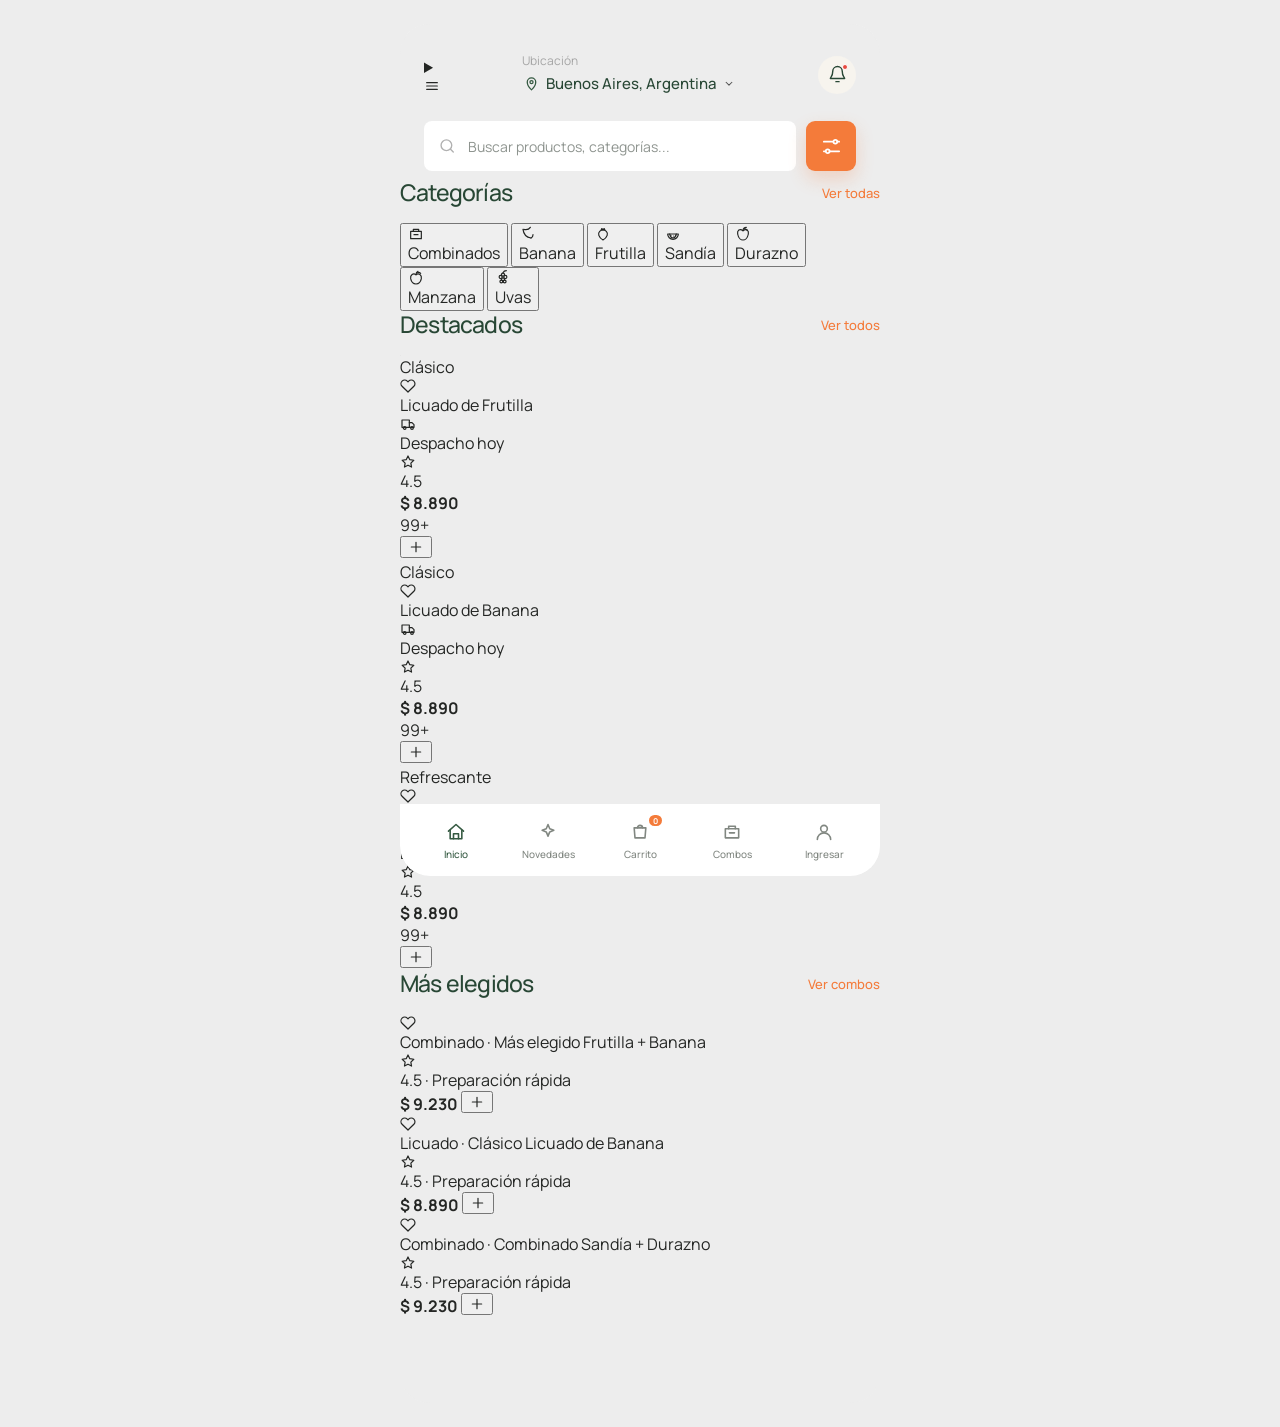
==== index.html @ a46e0204 "feat: rebuild Licuados Locos from ecommerce-v2 structure" ====
<!doctype html>
<html lang="es">
<head>
  <meta charset="utf-8" />
  <meta name="viewport" content="width=device-width, initial-scale=1, viewport-fit=cover" />
  <meta name="theme-color" content="#ededed" />
  <meta name="description" content="Licuados Locos — licuados frescos, simples y combinados." />
  <title>Licuados Locos</title>
  <link rel="preconnect" href="https://fonts.googleapis.com" />
  <link rel="preconnect" href="https://fonts.gstatic.com" crossorigin />
  <link href="https://fonts.googleapis.com/css2?family=Manrope:wght@400;500;600&display=swap" rel="stylesheet" />
  <link rel="stylesheet" href="css/base.css?v=20260920-1238" />
  <link rel="stylesheet" href="css/home.css?v=20260920-1238" />
</head>
<body class="home-page">
  <div class="app-shell">
    <header class="home-header">
      <div class="location-row">
        <details id="homeMenu" class="home-menu-native">
          <summary class="menu-button" aria-label="Abrir menú">
            <svg viewBox="0 0 24 24" aria-hidden="true">
              <path d="M4 7h16M4 12h16M4 17h16"/>
            </svg>
          </summary>

          <aside class="home-menu-panel" aria-labelledby="menuTitle">
            <div class="side-menu__top">
              <div>
                <span class="side-menu__eyebrow">LICUADOS LOCOS</span>
                <h2 id="menuTitle">Menú</h2>
              </div>
              <button id="closeMenuButton" class="side-menu__close" type="button" aria-label="Cerrar menú">×</button>
            </div>

            <nav class="side-menu__nav" aria-label="Menú de Licuados Locos">
              <a class="side-menu__primary-link" href="index.html">Inicio</a>

              <div class="side-menu__group side-menu__group--static">
                <div class="side-menu__group-title">Categorías</div>
                <div id="menuCategories" class="side-menu__subnav"></div>
              </div>

              <a class="side-menu__primary-link" href="seguimiento.html">Rastreá tu compra</a>
              <a class="side-menu__primary-link" href="soporte.html">Contactá con soporte</a>

              <div class="side-menu__group side-menu__group--static">
                <div class="side-menu__group-title">Políticas</div>
                <div class="side-menu__subnav">
                  <button type="button" data-menu-placeholder="Política de privacidad">Privacidad</button>
                  <button type="button" data-menu-placeholder="Política de envío">Envíos</button>
                  <button type="button" data-menu-placeholder="Política de devolución">Devoluciones</button>
                  <button type="button" data-menu-placeholder="Política de compra">Compra</button>
                </div>
              </div>
            </nav>

            <div class="side-menu__footer">
              <span>Licuados frescos para disfrutar.</span>
              <strong>Licuados Locos</strong>
            </div>
          </aside>
        </details>

        <div class="location-copy">
          <span class="micro-label">Ubicación</span>
          <button class="location-button" type="button" aria-label="Cambiar ubicación">
            <span class="pin-icon" aria-hidden="true">
              <svg viewBox="0 0 24 24"><path d="M12 21s6-5.2 6-11a6 6 0 1 0-12 0c0 5.8 6 11 6 11Z"/><circle cx="12" cy="10" r="2.2"/></svg>
            </span>
            <span>Buenos Aires, Argentina</span>
            <svg class="chevron" viewBox="0 0 24 24" aria-hidden="true"><path d="m7 9 5 5 5-5"/></svg>
          </button>
        </div>

        <button class="notification-button" type="button" aria-label="Notificaciones">
          <svg viewBox="0 0 24 24" aria-hidden="true"><path d="M18 8a6 6 0 0 0-12 0c0 7-3 7-3 9h18c0-2-3-2-3-9"/><path d="M10 21h4"/></svg>
          <span class="notification-dot" aria-hidden="true"></span>
        </button>
      </div>

      <div class="search-row">
        <label class="search-box">
          <svg viewBox="0 0 24 24" aria-hidden="true"><circle cx="11" cy="11" r="7"/><path d="m20 20-3.6-3.6"/></svg>
          <input id="searchInput" type="search" placeholder="Buscar productos, categorías..." autocomplete="off" />
        </label>

        <button id="filterButton" class="filter-button" type="button" aria-label="Abrir filtros">
          <svg viewBox="0 0 24 24" aria-hidden="true">
            <path d="M4 7h10"/><path d="M18 7h2"/><circle cx="16" cy="7" r="2"/>
            <path d="M4 17h2"/><path d="M10 17h10"/><circle cx="8" cy="17" r="2"/>
          </svg>
        </button>
      </div>
    </header>

    <main class="home-main">
      <section class="categories-section" aria-labelledby="categoriesTitle">
        <div class="section-heading">
          <h2 id="categoriesTitle">Categorías</h2>
          <button id="resetCategories" class="see-all-button" type="button">Ver todas</button>
        </div>
        <div id="categoriesTrack" class="categories-track" aria-label="Categorías"></div>
      </section>

      <section class="products-section" aria-labelledby="featuredTitle">
        <div class="section-heading">
          <h2 id="featuredTitle">Destacados</h2>
          <button class="see-all-button" type="button" data-reset-view>Ver todos</button>
        </div>
        <div id="productsGrid" class="product-rail"></div>
      </section>

      <section class="products-section nearby-section" aria-labelledby="nearbyTitle">
        <div class="section-heading">
          <h2 id="nearbyTitle">Más elegidos</h2>
          <button class="see-all-button" type="button" data-category-jump="combinados">Ver combos</button>
        </div>
        <div id="nearbyGrid" class="nearby-list"></div>
      </section>

      <div id="emptyState" class="empty-state" hidden>
        <div class="empty-state__icon">
          <svg viewBox="0 0 24 24" aria-hidden="true"><circle cx="11" cy="11" r="7"/><path d="m20 20-3.6-3.6"/></svg>
        </div>
        <h3>No encontramos productos</h3>
        <p>Probá con otra búsqueda o quitá los filtros.</p>
        <button id="clearFilters" class="primary-button" type="button">Limpiar filtros</button>
      </div>
    </main>

    <nav class="bottom-nav" aria-label="Navegación principal">
      <a class="bottom-nav__item is-active" href="index.html" aria-current="page">
        <svg viewBox="0 0 24 24" aria-hidden="true"><path d="m3 11 9-8 9 8"/><path d="M5 10v10h14V10"/><path d="M9 20v-6h6v6"/></svg>
        <span>Inicio</span>
      </a>

      <button class="bottom-nav__item" type="button" data-placeholder-tab="Novedades">
        <svg viewBox="0 0 24 24" aria-hidden="true"><path d="m12 3 2.1 5.1L19 10l-4.9 1.9L12 17l-2.1-5.1L5 10l4.9-1.9L12 3Z"/></svg>
        <span>Novedades</span>
      </button>

      <a class="bottom-nav__item cart-nav-item" href="carrito.html">
        <svg viewBox="0 0 24 24" aria-hidden="true"><path d="M5 7h14l-1 12H6L5 7Z"/><path d="M9 7a3 3 0 0 1 6 0"/></svg>
        <span>Carrito</span>
        <span class="cart-count" id="cartCount">0</span>
      </a>

      <button class="bottom-nav__item" type="button" data-category-jump="combinados">
        <svg viewBox="0 0 24 24" aria-hidden="true"><path d="M4 8h16v11H4z"/><path d="M8 8V5h8v3"/><path d="M9 13h6"/></svg>
        <span>Combos</span>
      </button>

      <a class="bottom-nav__item" href="ingresar.html">
        <svg viewBox="0 0 24 24" aria-hidden="true"><circle cx="12" cy="8" r="4"/><path d="M4 21a8 8 0 0 1 16 0"/></svg>
        <span>Ingresar</span>
      </a>
    </nav>
  </div>

  <div id="filterSheet" class="sheet-backdrop" hidden>
    <section class="filter-sheet" role="dialog" aria-modal="true" aria-labelledby="filterTitle">
      <div class="sheet-handle"></div>
      <div class="sheet-heading">
        <h2 id="filterTitle">Filtros</h2>
        <button id="closeFilters" class="sheet-close" type="button" aria-label="Cerrar filtros">×</button>
      </div>

      <fieldset class="filter-group">
        <legend>Precio máximo</legend>
        <div class="price-options">
          <button type="button" class="chip is-selected" data-price="all">Todos</button>
          <button type="button" class="chip" data-price="50000">Hasta $50.000</button>
          <button type="button" class="chip" data-price="100000">Hasta $100.000</button>
          <button type="button" class="chip" data-price="200000">Hasta $200.000</button>
        </div>
      </fieldset>

      <fieldset class="filter-group">
        <legend>Entrega</legend>
        <label class="toggle-row">
          <span>
            <strong>Entrega rápida</strong>
            <small>Hasta 48 h estimadas.</small>
          </span>
          <input id="fastDeliveryFilter" type="checkbox" />
        </label>
      </fieldset>

      <div class="sheet-actions">
        <button id="resetFilters" class="secondary-button" type="button">Restablecer</button>
        <button id="applyFilters" class="primary-button" type="button">Aplicar</button>
      </div>
    </section>
  </div>

  <div id="toast" class="toast" role="status" aria-live="polite"></div>

  <script src="js/data/catalog.js?v=20260920-1238"></script>
  <script src="js/data/cart-store.js?v=20260920-1238"></script>
  <script src="js/home.js?v=20260920-1238"></script>
  <script src="js/support-session-widget.js?v=20260920-1238"></script>
  <!-- build:v=20260920-1238 -->
</body>
</html>
---- css/base.css ----
:root {
  --type-display: 44px;
  --type-headline: 30px;
  --type-title: 23px;
  --type-body: 15px;
  --type-label: 12px;
  --forest: #355A42;
  --forest-dark: #284735;
  --forest-soft: #E8EFEA;
  --sand: #E8DCC8;
  --sand-soft: #F7F4EE;
  --orange: #F47B3A;
  --orange-dark: #D96C2F;
  --orange-soft: #FFF0E6;
  --ink: #242624;
  --muted: #747A75;
  --line: #E9E6DE;
  --surface: #FFFFFF;
  --page: #ededed;
  --nav-height: 72px;
  --app-width: 480px;
  --shadow-soft: none;
  --shadow-card: none;
}

* {
  box-sizing: border-box;
}

html {
  scroll-behavior: smooth;
  background: var(--page);
}

body {
  margin: 0;
  min-width: 320px;
  color: var(--ink);
  background: var(--page);
  font-family: "Manrope", system-ui, -apple-system, BlinkMacSystemFont, "Segoe UI", sans-serif;
  -webkit-font-smoothing: antialiased;
  text-rendering: optimizeLegibility;
}

body.no-scroll {
  overflow: hidden;
}

button,
input,
select,
textarea {
  font: inherit;
}

button,
a {
  -webkit-tap-highlight-color: transparent;
}

button {
  color: inherit;
}

a {
  color: inherit;
  text-decoration: none;
}

img,
svg {
  display: block;
}

svg {
  width: 1em;
  height: 1em;
  fill: none;
  stroke: currentColor;
  stroke-width: 1.8;
  stroke-linecap: round;
  stroke-linejoin: round;
}

.app-shell {
  width: min(100%, var(--app-width));
  min-height: 100vh;
  margin: 0 auto;
  padding-bottom: calc(var(--nav-height) + env(safe-area-inset-bottom) + 14px);
  background: var(--surface);
  box-shadow: 0 0 36px rgba(0, 0, 0, 0.04);
}

.home-header {
  padding: max(28px, env(safe-area-inset-top)) 24px 8px;
  background: var(--surface);
}

.location-row,
.search-row,
.section-heading,
.sheet-heading,
.sheet-actions,
.toggle-row {
  display: flex;
  align-items: center;
}

.location-row,
.section-heading,
.sheet-heading,
.toggle-row {
  justify-content: space-between;
}

.location-row {
  gap: 14px;
}

.location-copy {
  min-width: 0;
}

.micro-label {
  display: block;
  margin-bottom: 4px;
  color: #a5a5a5;
  font-size: 12px;
  font-weight: 400;
}

.location-button {
  display: inline-flex;
  align-items: center;
  gap: 6px;
  max-width: 100%;
  padding: 0;
  border: 0;
  background: transparent;
  color: var(--forest-dark);
  cursor: pointer;
  font-size: 15px;
  font-weight: 500;
}

.pin-icon {
  display: inline-grid;
  width: 18px;
  height: 18px;
  place-items: center;
  color: var(--forest);
}

.pin-icon svg {
  width: 17px;
  height: 17px;
}

.chevron {
  width: 14px;
  height: 14px;
  color: #555;
}

.notification-button {
  position: relative;
  display: grid;
  width: 38px;
  height: 38px;
  flex: 0 0 38px;
  place-items: center;
  border: 0;
  border-radius: 50%;
  background: var(--sand-soft);
  color: var(--forest-dark);
  cursor: pointer;
}

.notification-button svg {
  width: 19px;
  height: 19px;
}

.notification-dot {
  position: absolute;
  top: 8px;
  right: 8px;
  width: 6px;
  height: 6px;
  border: 1.5px solid #fff;
  border-radius: 50%;
  background: #e6493f;
}

.search-row {
  gap: 10px;
  margin-top: 24px;
}

.search-box {
  display: flex;
  min-width: 0;
  flex: 1;
  align-items: center;
  gap: 10px;
  height: 50px;
  padding: 0 14px;
  border: 1px solid var(--line);
  border-radius: 8px;
  background: #fff;
  color: #b1b1b1;
  box-shadow: 0 4px 18px rgba(0, 0, 0, 0.025);
}

.search-box svg {
  width: 20px;
  height: 20px;
}

.search-box input {
  width: 100%;
  min-width: 0;
  border: 0;
  outline: 0;
  background: transparent;
  color: var(--ink);
  font-size: 14px;
}

.search-box input::placeholder {
  color: #8E948F;
}

.filter-button {
  display: grid;
  width: 50px;
  height: 50px;
  flex: 0 0 50px;
  place-items: center;
  border: 0;
  border-radius: 9px;
  background: var(--orange);
  color: #fff;
  cursor: pointer;
  box-shadow: 0 8px 18px rgba(244, 123, 58, 0.24);
}

.filter-button svg {
  width: 23px;
  height: 23px;
}

.section-heading {
  gap: 18px;
  margin-bottom: 17px;
}

.section-heading h2,
.sheet-heading h2 {
  margin: 0;
  font-size: 23px;
  font-weight: 500;
  line-height: 1.18;
  letter-spacing: -0.035em;
  color: var(--forest-dark);
}

.see-all-button {
  padding: 4px 0;
  border: 0;
  background: transparent;
  color: var(--orange);
  cursor: pointer;
  font-size: 13px;
  font-weight: 500;
}

.primary-button,
.secondary-button {
  min-height: 46px;
  padding: 0 18px;
  border: 0;
  border-radius: 10px;
  cursor: pointer;
  font-size: 14px;
  font-weight: 600;
}

.primary-button {
  background: var(--orange);
  color: #fff;
}

.secondary-button {
  background: var(--sand-soft);
  color: var(--forest-dark);
}

.bottom-nav {
  position: fixed;
  z-index: 60;
  right: 0;
  bottom: 0;
  left: 0;
  display: grid;
  width: min(100%, var(--app-width));
  min-height: calc(var(--nav-height) + env(safe-area-inset-bottom));
  grid-template-columns: repeat(5, minmax(0, 1fr));
  margin: 0 auto;
  padding: 10px 10px calc(8px + env(safe-area-inset-bottom));
  border-top: 1px solid var(--line);
  background: rgba(255, 255, 255, 0.97);
  box-shadow: 0 -8px 24px rgba(0, 0, 0, 0.05);
  backdrop-filter: blur(14px);
}

.bottom-nav__item {
  position: relative;
  display: flex;
  min-width: 0;
  align-items: center;
  justify-content: center;
  flex-direction: column;
  gap: 5px;
  padding: 2px;
  border: 0;
  background: transparent;
  color: #818781;
  cursor: pointer;
  font-size: 10px;
  font-weight: 500;
}

.bottom-nav__item svg {
  width: 20px;
  height: 20px;
  stroke-width: 1.9;
}

.bottom-nav__item.is-active {
  color: var(--forest);
}

.cart-count {
  position: absolute;
  top: -1px;
  left: calc(50% + 7px);
  display: grid;
  min-width: 15px;
  height: 15px;
  place-items: center;
  padding: 0 4px;
  border: 2px solid #fff;
  border-radius: 999px;
  background: var(--orange);
  color: #fff;
  font-size: 8px;
  font-weight: 700;
}

.sheet-backdrop {
  position: fixed;
  z-index: 120;
  inset: 0;
  display: flex;
  align-items: flex-end;
  justify-content: center;
  background: rgba(0, 0, 0, 0.28);
  opacity: 0;
  transition: opacity 180ms ease;
}

.sheet-backdrop.is-open {
  opacity: 1;
}

.filter-sheet {
  width: min(100%, var(--app-width));
  padding: 10px 22px calc(22px + env(safe-area-inset-bottom));
  border-radius: 24px 24px 0 0;
  background: #fff;
  transform: translateY(18px);
  transition: transform 180ms ease;
}

.sheet-backdrop.is-open .filter-sheet {
  transform: translateY(0);
}

.sheet-handle {
  width: 42px;
  height: 4px;
  margin: 0 auto 18px;
  border-radius: 999px;
  background: #e5e5e5;
}

.sheet-close {
  display: grid;
  width: 34px;
  height: 34px;
  place-items: center;
  border: 0;
  border-radius: 50%;
  background: #f7f7f7;
  cursor: pointer;
  font-size: 22px;
}

.filter-group {
  margin: 22px 0 0;
  padding: 0;
  border: 0;
}

.filter-group legend {
  margin-bottom: 10px;
  font-size: 13px;
  font-weight: 700;
}

.price-options {
  display: flex;
  flex-wrap: wrap;
  gap: 8px;
}

.chip {
  min-height: 36px;
  padding: 0 12px;
  border: 1px solid var(--line);
  border-radius: 999px;
  background: #fff;
  color: #777;
  cursor: pointer;
  font-size: 11px;
  font-weight: 600;
}

.chip.is-selected {
  border-color: #ffd1bb;
  background: var(--orange-soft);
  color: var(--orange);
}

.toggle-row {
  gap: 16px;
  padding: 14px;
  border-radius: 10px;
  background: var(--sand-soft);
}

.toggle-row strong,
.toggle-row small {
  display: block;
}

.toggle-row strong {
  font-size: 12px;
}

.toggle-row small {
  margin-top: 3px;
  color: #969696;
  font-size: 10px;
}

.toggle-row input {
  width: 18px;
  height: 18px;
  accent-color: var(--orange);
}

.sheet-actions {
  gap: 10px;
  margin-top: 24px;
}

.sheet-actions > * {
  flex: 1;
}

.toast {
  position: fixed;
  z-index: 150;
  right: 18px;
  bottom: calc(var(--nav-height) + env(safe-area-inset-bottom) + 14px);
  left: 18px;
  max-width: 410px;
  margin: auto;
  padding: 11px 14px;
  border-radius: 10px;
  background: var(--forest-dark);
  color: #fff;
  font-size: 11px;
  font-weight: 600;
  text-align: center;
  opacity: 0;
  pointer-events: none;
  transform: translateY(8px);
  transition: 160ms ease;
}

.toast.is-visible {
  opacity: 1;
  transform: translateY(0);
}

@media (min-width: 481px) {
  body {
    padding: 24px 0;
  }

  .app-shell {
    min-height: calc(100vh - 48px);
    border-radius: 30px;
    overflow: hidden;
  }

  .bottom-nav {
    bottom: 24px;
    border-radius: 0 0 30px 30px;
  }
}

@media (prefers-reduced-motion: reduce) {
  *,
  *::before,
  *::after {
    scroll-behavior: auto !important;
    transition-duration: 0.01ms !important;
    animation-duration: 0.01ms !important;
  }
}

.sheet-backdrop[hidden] {
  display: none !important;
}


/* GLOBAL FLAT SURFACE CONTRACT
   Licuados Locos: #ededed canvas + white borderless, shadowless surfaces */
html,
body,
.app-shell,
.home-header {
  background: #ededed;
}

.app-shell {
  box-shadow: none;
}

.search-box,
.filter-sheet,
.bottom-nav,
.toggle-row {
  background: #ffffff;
  border: 0;
  box-shadow: none;
}

.search-box:focus-within,
.filter-sheet:focus-within,
.bottom-nav:focus-within,
.toggle-row:focus-within {
  border: 0;
  box-shadow: none;
}

.bottom-nav {
  border-top: 0;
  box-shadow: none;
}

.chip {
  border: 0;
  box-shadow: none;
}


/* ACTIVE CONVERSATION WIDGET */
.conversation-resume-widget {
  position: sticky;
  z-index: 58;
  top: max(10px, env(safe-area-inset-top));
  width: auto;
  margin: 14px 24px 0;
}

.product-intro + .conversation-resume-widget,
.tracking-copy + .conversation-resume-widget,
.route-card + .conversation-resume-widget,
.support-heading + .conversation-resume-widget {
  margin-right: 0;
  margin-left: 0;
}

.conversation-resume-widget__button {
  display: grid;
  width: 100%;
  min-height: 58px;
  grid-template-columns: 38px minmax(0, 1fr) auto;
  align-items: center;
  gap: 10px;
  padding: 9px 12px;
  border: 0;
  border-radius: 17px;
  background: var(--forest);
  color: #ffffff;
  cursor: pointer;
  box-shadow: none;
  text-align: left;
}

.conversation-resume-widget__icon {
  display: grid;
  width: 38px;
  height: 38px;
  place-items: center;
  border-radius: 12px;
  background: rgba(255, 255, 255, .13);
}

.conversation-resume-widget__icon svg {
  width: 19px;
  height: 19px;
}

.conversation-resume-widget__copy {
  display: block;
  min-width: 0;
}

.conversation-resume-widget__label,
.conversation-resume-widget__copy strong {
  display: block;
}

.conversation-resume-widget__label {
  color: rgba(255, 255, 255, .78);
  font-size: 9px;
  font-weight: 500;
}

.conversation-resume-widget__copy strong {
  margin-top: 2px;
  overflow: hidden;
  color: #ffffff;
  font-size: 12px;
  font-weight: 600;
  line-height: 1.35;
  text-overflow: ellipsis;
  white-space: nowrap;
}

.conversation-resume-widget__status {
  display: grid;
  min-width: 24px;
  place-items: center;
  justify-self: end;
}

.conversation-resume-widget__badge {
  display: grid;
  min-width: 24px;
  height: 24px;
  place-items: center;
  padding: 0 6px;
  border: 0;
  border-radius: 999px;
  background: var(--orange);
  color: #ffffff;
  box-shadow: none;
  font-size: 10px;
  font-weight: 700;
  line-height: 1;
}

.conversation-resume-widget__chevron {
  display: grid;
  place-items: center;
  color: rgba(255, 255, 255, .86);
}

.conversation-resume-widget__chevron svg {
  width: 17px;
  height: 17px;
}

@media (max-width: 360px) {
  .conversation-resume-widget {
    margin-right: 18px;
    margin-left: 18px;
  }

  .product-intro + .conversation-resume-widget,
  .tracking-copy + .conversation-resume-widget,
  .route-card + .conversation-resume-widget,
  .support-heading + .conversation-resume-widget {
    margin-right: 0;
    margin-left: 0;
  }
}

/* LICUADOS LOCOS — IMAGELESS STRUCTURAL BUILD */
.product-hero__image,
.product-card__image,
.nearby-card__media img,
.cart-item__image,
.shipment-product img,
.product-support-context img,
.product-support-chat__context img,
.product-support-product-header__row > img {
  background: #e6e6e6;
}
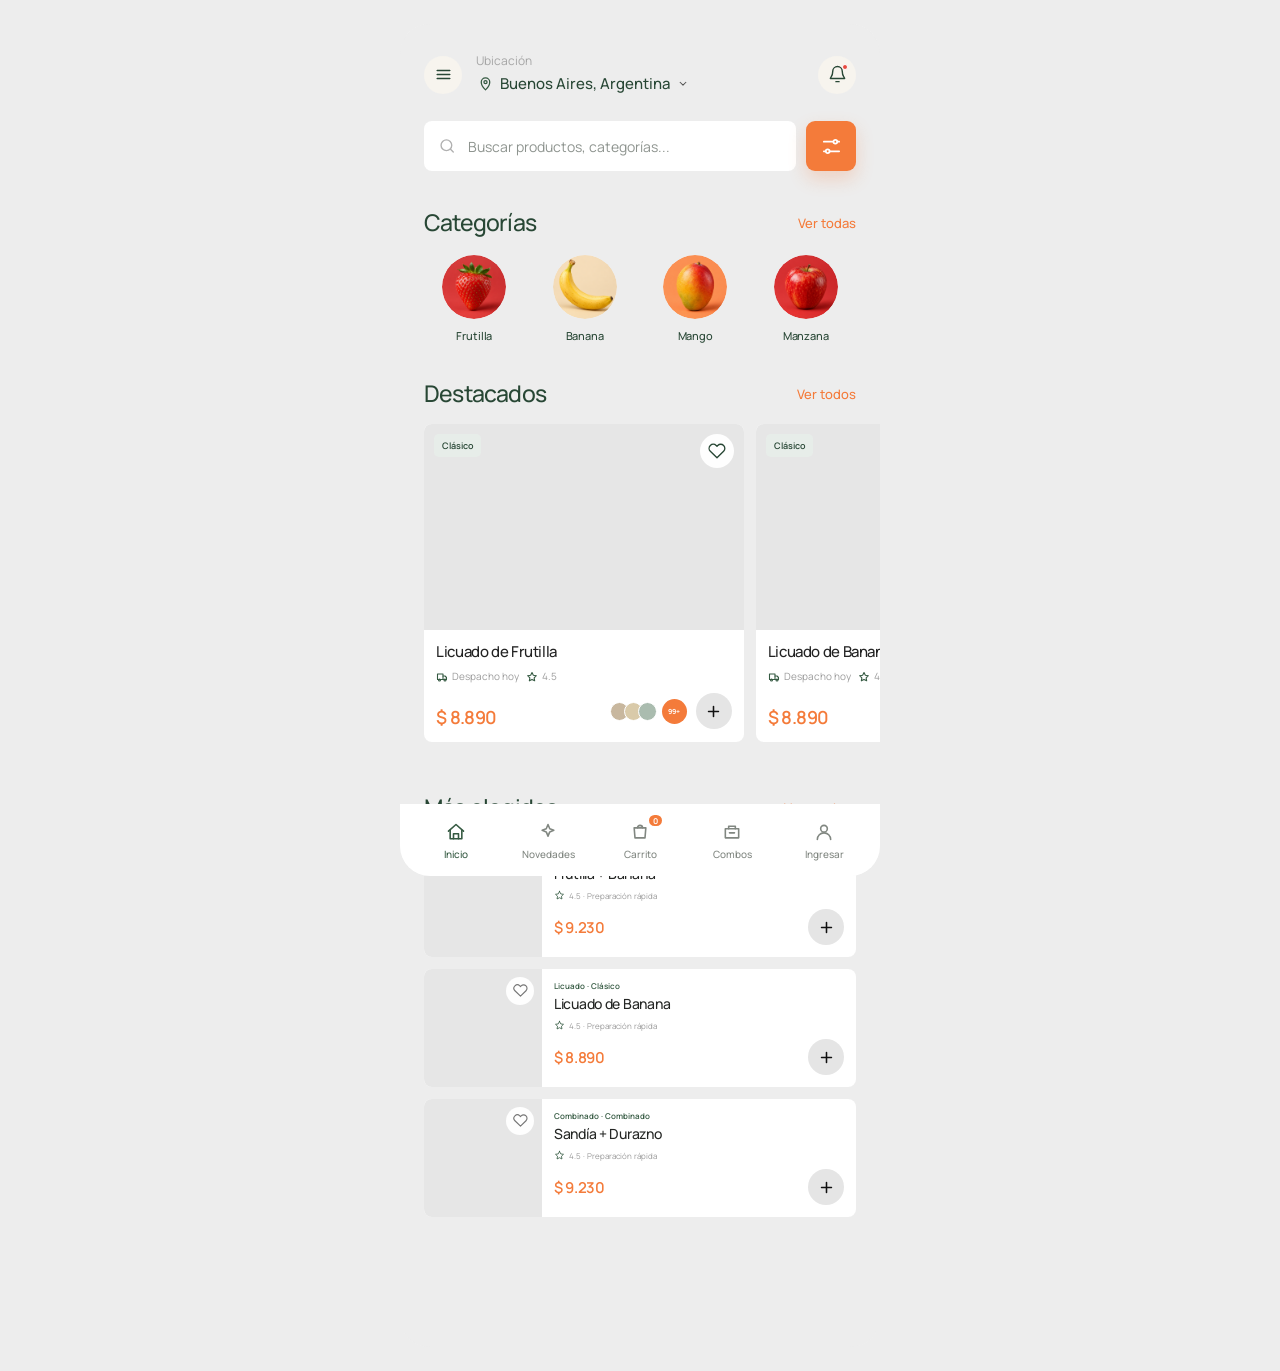
==== commit f02e02c4: "chore: refresh home asset cache" ====
--- a/index.html
+++ b/index.html
@@ -10,7 +10,7 @@
   <link rel="preconnect" href="https://fonts.gstatic.com" crossorigin />
   <link href="https://fonts.googleapis.com/css2?family=Manrope:wght@400;500;600&display=swap" rel="stylesheet" />
   <link rel="stylesheet" href="css/base.css?v=20260920-1238" />
-  <link rel="stylesheet" href="css/home.css?v=20260920-1238" />
+  <link rel="stylesheet" href="css/home.css?v=20260922-1647" />
 </head>
 <body class="home-page">
   <div class="app-shell">
@@ -195,10 +195,10 @@
 
   <div id="toast" class="toast" role="status" aria-live="polite"></div>
 
-  <script src="js/data/catalog.js?v=20260920-1238"></script>
+  <script src="js/data/catalog.js?v=20260922-1647"></script>
   <script src="js/data/cart-store.js?v=20260920-1238"></script>
-  <script src="js/home.js?v=20260920-1238"></script>
+  <script src="js/home.js?v=20260922-1647"></script>
   <script src="js/support-session-widget.js?v=20260920-1238"></script>
-  <!-- build:v=20260920-1238 -->
+  <!-- build:v=20260922-1647 -->
 </body>
 </html>
--- a/css/home.css
+++ b/css/home.css
@@ -0,0 +1,801 @@
+
+.menu-button {
+  display: grid;
+  width: 38px;
+  height: 38px;
+  flex: 0 0 38px;
+  place-items: center;
+  padding: 0;
+  border: 0;
+  border-radius: 50%;
+  background: var(--sand-soft);
+  color: var(--forest-dark);
+  cursor: pointer;
+}
+
+.menu-button svg {
+  width: 19px;
+  height: 19px;
+}
+
+.location-copy {
+  flex: 1;
+  min-width: 0;
+}
+
+.menu-backdrop {
+  position: fixed;
+  z-index: 140;
+  inset: 0;
+  display: flex;
+  align-items: stretch;
+  justify-content: flex-start;
+  background: rgba(24, 36, 29, .42);
+  opacity: 0;
+  transition: opacity 180ms ease;
+}
+
+.menu-backdrop[hidden] {
+  display: none !important;
+}
+
+.menu-backdrop.is-open {
+  opacity: 1;
+}
+
+.side-menu {
+  display: flex;
+  width: min(86vw, 360px);
+  min-height: 100%;
+  flex-direction: column;
+  padding: max(26px, env(safe-area-inset-top)) 20px calc(24px + env(safe-area-inset-bottom));
+  background: #fff;
+  box-shadow: 18px 0 40px rgba(40, 71, 53, .14);
+  transform: translateX(-18px);
+  transition: transform 180ms ease;
+}
+
+.menu-backdrop.is-open .side-menu {
+  transform: translateX(0);
+}
+
+.side-menu__top {
+  display: flex;
+  align-items: center;
+  justify-content: space-between;
+  gap: 16px;
+  padding-bottom: 18px;
+  border-bottom: 1px solid var(--line);
+}
+
+.side-menu__eyebrow {
+  display: block;
+  margin-bottom: 5px;
+  color: var(--orange);
+  font-size: 9px;
+  font-weight: 600;
+  letter-spacing: .14em;
+}
+
+.side-menu__top h2 {
+  margin: 0;
+  color: var(--forest-dark);
+  font-size: 28px;
+  font-weight: 400;
+  letter-spacing: -.04em;
+}
+
+.side-menu__close {
+  display: grid;
+  width: 38px;
+  height: 38px;
+  place-items: center;
+  border: 0;
+  border-radius: 50%;
+  background: var(--sand-soft);
+  color: var(--forest-dark);
+  cursor: pointer;
+  font-size: 22px;
+}
+
+.side-menu__nav {
+  display: grid;
+  gap: 6px;
+  margin-top: 16px;
+}
+
+.side-menu__primary-link,
+.side-menu__group summary {
+  display: flex;
+  min-height: 48px;
+  align-items: center;
+  justify-content: space-between;
+  padding: 0 14px;
+  border-radius: 14px;
+  color: var(--forest-dark);
+  font-size: 14px;
+  font-weight: 500;
+  cursor: pointer;
+}
+
+.side-menu__primary-link:hover,
+.side-menu__group[open] summary {
+  background: var(--forest-soft);
+}
+
+.side-menu__group {
+  border-radius: 14px;
+}
+
+.side-menu__group summary {
+  list-style: none;
+}
+
+.side-menu__group summary::-webkit-details-marker {
+  display: none;
+}
+
+.side-menu__group summary::after {
+  content: "+";
+  color: var(--forest);
+  font-size: 18px;
+  font-weight: 400;
+}
+
+.side-menu__group[open] summary::after {
+  content: "−";
+}
+
+.side-menu__subnav {
+  display: grid;
+  gap: 2px;
+  padding: 5px 10px 10px 22px;
+}
+
+.side-menu__subnav button,
+.side-menu__subnav a {
+  display: block;
+  width: 100%;
+  padding: 9px 10px;
+  border: 0;
+  border-radius: 10px;
+  background: transparent;
+  color: #737B75;
+  cursor: pointer;
+  font-size: 12px;
+  text-align: left;
+}
+
+.side-menu__subnav button:hover,
+.side-menu__subnav a:hover {
+  background: var(--sand-soft);
+  color: var(--forest-dark);
+}
+
+.side-menu__footer {
+  margin-top: auto;
+  padding: 18px 14px 4px;
+  border-top: 1px solid var(--line);
+}
+
+.side-menu__footer span,
+.side-menu__footer strong {
+  display: block;
+}
+
+.side-menu__footer span {
+  color: #8F958F;
+  font-size: 10px;
+}
+
+.side-menu__footer strong {
+  margin-top: 3px;
+  color: var(--forest);
+  font-size: 13px;
+  font-weight: 600;
+}
+
+.home-main {
+  padding: 12px 0 34px;
+}
+
+.categories-section,
+.products-section {
+  padding: 18px 24px 0;
+}
+
+.categories-track {
+  display: grid;
+  grid-auto-columns: calc((100% - 30px) / 4);
+  grid-auto-flow: column;
+  gap: 10px;
+  overflow-x: auto;
+  padding: 2px 0 4px;
+  scrollbar-width: none;
+  scroll-snap-type: x proximity;
+}
+
+.categories-track::-webkit-scrollbar,
+.product-rail::-webkit-scrollbar {
+  display: none;
+}
+
+.category-card {
+  display: flex;
+  min-width: 0;
+  align-items: center;
+  justify-content: center;
+  flex-direction: column;
+  gap: 9px;
+  padding: 0;
+  border: 0;
+  background: transparent;
+  color: var(--forest-dark);
+  cursor: pointer;
+  scroll-snap-align: start;
+}
+
+.category-card__icon {
+  display: grid;
+  width: 64px;
+  height: 64px;
+  place-items: center;
+  overflow: hidden;
+  border-radius: 50%;
+  background: #f2f2f2;
+  color: var(--forest);
+  transition: transform 160ms ease, box-shadow 160ms ease;
+}
+
+.category-card__icon img {
+  width: 100%;
+  height: 100%;
+  display: block;
+  border-radius: inherit;
+  object-fit: cover;
+}
+
+.category-card__icon svg {
+  width: 26px;
+  height: 26px;
+  stroke-width: 1.9;
+}
+
+.category-card__label {
+  max-width: 100%;
+  overflow: hidden;
+  font-size: 11px;
+  font-weight: 500;
+  letter-spacing: -0.01em;
+  text-overflow: ellipsis;
+  white-space: nowrap;
+}
+
+.category-card.is-active .category-card__icon {
+  color: #fff;
+  transform: translateY(-2px);
+  box-shadow: 0 0 0 2px var(--forest);
+}
+
+.category-card.is-active .category-card__label {
+  color: var(--forest);
+}
+
+.products-section {
+  margin-top: 15px;
+}
+
+.product-rail {
+  display: flex;
+  gap: 12px;
+  width: auto;
+  max-width: none;
+  overflow-x: scroll;
+  overflow-y: hidden;
+  padding: 0 24px 10px 0;
+  margin-right: -24px;
+  scrollbar-width: none;
+  scroll-snap-type: x mandatory;
+  scroll-padding-left: 0;
+  overscroll-behavior-x: contain;
+  touch-action: auto;
+  -webkit-overflow-scrolling: touch;
+}
+
+.product-card {
+  display: block;
+  flex: 0 0 78%;
+  min-width: 0;
+  overflow: hidden;
+  padding: 0;
+  border: 1px solid #f1f1f1;
+  border-radius: 8px;
+  background: #fff;
+  box-shadow: var(--shadow-card);
+  color: inherit;
+  cursor: pointer;
+  text-align: left;
+  scroll-snap-align: start;
+  scroll-snap-stop: always;
+  appearance: none;
+  -webkit-appearance: none;
+}
+
+.product-card:focus-visible {
+  outline: 2px solid var(--forest);
+  outline-offset: 3px;
+}
+
+.product-card__media {
+  position: relative;
+  display: block;
+  width: 100%;
+  aspect-ratio: 1.55 / 1;
+  overflow: hidden;
+  background: #efefef;
+}
+
+.product-card__image {
+  width: 100%;
+  height: 100%;
+  object-fit: cover;
+}
+
+.product-card__badge {
+  position: absolute;
+  top: 10px;
+  left: 10px;
+  padding: 5px 8px;
+  border-radius: 5px;
+  background: rgba(232, 239, 234, 0.94);
+  color: var(--forest-dark);
+  font-size: 9px;
+  font-weight: 600;
+}
+
+.product-card__heart {
+  position: absolute;
+  top: 10px;
+  right: 10px;
+  display: grid;
+  width: 34px;
+  height: 34px;
+  place-items: center;
+  border-radius: 50%;
+  background: rgba(255, 255, 255, 0.96);
+  color: var(--forest-dark);
+  box-shadow: 0 4px 12px rgba(0, 0, 0, 0.08);
+}
+
+.product-card__heart svg {
+  width: 18px;
+  height: 18px;
+}
+
+.product-card__body {
+  padding: 12px 12px 13px;
+}
+
+.product-card__title {
+  display: block;
+  margin: 0;
+  overflow: hidden;
+  color: #222;
+  font-size: 15px;
+  font-weight: 500;
+  line-height: 1.3;
+  letter-spacing: -0.025em;
+  text-overflow: ellipsis;
+  white-space: nowrap;
+}
+
+.product-card__meta {
+  display: flex;
+  align-items: center;
+  flex-wrap: wrap;
+  gap: 7px;
+  margin-top: 8px;
+  color: #9c9c9c;
+  font-size: 10px;
+  line-height: 1.35;
+}
+
+.meta-item {
+  display: inline-flex;
+  align-items: center;
+  gap: 4px;
+}
+
+.meta-item svg {
+  width: 12px;
+  height: 12px;
+  color: var(--forest);
+  stroke-width: 2.2;
+}
+
+.product-card__footer {
+  display: flex;
+  align-items: flex-end;
+  justify-content: space-between;
+  gap: 12px;
+  margin-top: 10px;
+}
+
+.price-stack {
+  min-width: 0;
+}
+
+.price-stack strong {
+  display: block;
+  color: var(--orange);
+  font-size: 18px;
+  font-weight: 600;
+  letter-spacing: -0.035em;
+}
+
+.price-stack small {
+  display: block;
+  margin-top: 2px;
+  color: #9f9f9f;
+  font-size: 8px;
+  text-decoration: line-through;
+}
+
+.card-proof {
+  display: flex;
+  align-items: center;
+  gap: 5px;
+}
+
+.avatar-stack {
+  display: flex;
+  align-items: center;
+}
+
+.avatar-stack i {
+  width: 19px;
+  height: 19px;
+  margin-left: -5px;
+  border: 1.5px solid #fff;
+  border-radius: 50%;
+  background: var(--sand);
+}
+
+.avatar-stack i:first-child {
+  margin-left: 0;
+  background: #C8B79E;
+}
+
+.avatar-stack i:nth-child(2) {
+  background: #D9CAA9;
+}
+
+.avatar-stack i:nth-child(3) {
+  background: #AABCAF;
+}
+
+.proof-count {
+  display: grid;
+  min-width: 25px;
+  height: 25px;
+  place-items: center;
+  padding: 0 4px;
+  border-radius: 50%;
+  background: var(--orange);
+  color: #fff;
+  font-size: 7px;
+  font-weight: 700;
+}
+
+.nearby-section {
+  margin-top: 24px;
+  padding-bottom: 10px;
+}
+
+.nearby-list {
+  display: grid;
+  gap: 12px;
+}
+
+.nearby-card {
+  display: grid;
+  min-height: 112px;
+  grid-template-columns: 118px minmax(0, 1fr);
+  overflow: hidden;
+  border: 1px solid #f0f0f0;
+  border-radius: 8px;
+  background: #fff;
+  box-shadow: 0 7px 20px rgba(0, 0, 0, 0.045);
+}
+
+.nearby-card__media {
+  position: relative;
+  overflow: hidden;
+  background: #eee;
+}
+
+.nearby-card__media img {
+  width: 100%;
+  height: 100%;
+  object-fit: cover;
+}
+
+.nearby-card__heart {
+  position: absolute;
+  top: 8px;
+  right: 8px;
+  display: grid;
+  width: 28px;
+  height: 28px;
+  place-items: center;
+  border-radius: 50%;
+  background: rgba(255, 255, 255, 0.95);
+  color: #777;
+}
+
+.nearby-card__heart svg {
+  width: 15px;
+  height: 15px;
+}
+
+.nearby-card__body {
+  display: flex;
+  min-width: 0;
+  justify-content: center;
+  flex-direction: column;
+  padding: 10px 12px;
+}
+
+.nearby-card__category {
+  color: var(--forest);
+  font-size: 8px;
+  font-weight: 600;
+}
+
+.nearby-card__title {
+  margin-top: 4px;
+  overflow: hidden;
+  font-size: 14px;
+  font-weight: 500;
+  line-height: 1.3;
+  letter-spacing: -0.02em;
+  text-overflow: ellipsis;
+  white-space: nowrap;
+}
+
+.nearby-card__meta {
+  display: flex;
+  align-items: center;
+  gap: 4px;
+  margin-top: 7px;
+  color: #999;
+  font-size: 8px;
+}
+
+.nearby-card__meta svg {
+  width: 11px;
+  height: 11px;
+  color: var(--forest);
+}
+
+.nearby-card__price {
+  margin-top: 8px;
+  color: var(--orange);
+  font-size: 15px;
+  font-weight: 600;
+  letter-spacing: -0.025em;
+}
+
+.empty-state {
+  margin: 26px 24px 0;
+  padding: 32px 20px;
+  border: 1px solid #f0f0f0;
+  border-radius: 10px;
+  background: #fff;
+  text-align: center;
+}
+
+.empty-state__icon {
+  display: grid;
+  width: 48px;
+  height: 48px;
+  margin: 0 auto 12px;
+  place-items: center;
+  border-radius: 50%;
+  background: var(--forest-soft);
+  color: var(--forest);
+}
+
+.empty-state__icon svg {
+  width: 21px;
+  height: 21px;
+}
+
+.empty-state h3 {
+  margin: 0;
+  font-size: 20px;
+  font-weight: 500;
+  letter-spacing: -0.025em;
+}
+
+.empty-state p {
+  margin: 6px 0 15px;
+  color: #999;
+  font-size: 11px;
+}
+
+@media (max-width: 360px) {
+  .home-header,
+  .categories-section,
+  .products-section {
+    padding-right: 18px;
+    padding-left: 18px;
+  }
+
+  .product-rail {
+    margin-right: -18px;
+    padding-right: 18px;
+  }
+
+  .categories-track {
+    grid-auto-columns: calc((100% - 24px) / 4);
+    gap: 8px;
+  }
+
+  .category-card__icon {
+    width: 58px;
+    height: 58px;
+  }
+}
+
+@media (min-width: 420px) {
+  .product-card {
+    flex-basis: 74%;
+  }
+}
+
+/* Robust native home menu: visible and operable without JavaScript */
+.home-menu-native {
+  position: relative;
+  z-index: 145;
+  flex: 0 0 38px;
+}
+
+.home-menu-native > summary {
+  list-style: none;
+}
+
+.home-menu-native > summary::-webkit-details-marker {
+  display: none;
+}
+
+.home-menu-native[open]::before {
+  content: "";
+  position: fixed;
+  z-index: 144;
+  inset: 0;
+  background: rgba(24, 36, 29, .42);
+}
+
+.home-menu-panel {
+  position: fixed;
+  z-index: 146;
+  top: 0;
+  bottom: 0;
+  left: 0;
+  display: flex;
+  width: min(86vw, 360px);
+  flex-direction: column;
+  padding: max(26px, env(safe-area-inset-top)) 20px calc(24px + env(safe-area-inset-bottom));
+  background: #fff;
+  box-shadow: 18px 0 40px rgba(40, 71, 53, .14);
+  transform: translateX(-104%);
+  transition: transform 180ms ease;
+}
+
+.home-menu-native[open] .home-menu-panel {
+  transform: translateX(0);
+}
+
+.side-menu__group--static {
+  padding-bottom: 4px;
+}
+
+.side-menu__group-title {
+  display: flex;
+  min-height: 48px;
+  align-items: center;
+  padding: 0 14px;
+  border-radius: 14px;
+  background: var(--forest-soft);
+  color: var(--forest-dark);
+  font-size: 14px;
+  font-weight: 500;
+}
+
+
+/* HOME FLAT SURFACE CONTRACT */
+.home-main {
+  background: #ededed;
+}
+
+.product-card,
+.nearby-card,
+.empty-state {
+  background: #ffffff;
+  border: 0;
+  box-shadow: none;
+}
+
+.product-card:hover,
+.product-card:focus,
+.product-card:focus-visible,
+.nearby-card:hover,
+.empty-state:focus-within {
+  border: 0;
+  box-shadow: none;
+}
+
+.product-card:focus-visible {
+  outline: 0;
+}
+
+.product-card__heart,
+.nearby-card__heart {
+  box-shadow: none;
+}
+
+.side-menu,
+.home-menu-panel {
+  background: #ffffff;
+  box-shadow: none;
+}
+
+.side-menu__top,
+.side-menu__footer {
+  border-color: transparent;
+}
+
+
+/* HOME CART ADD BUTTON */
+.product-card__right,
+.nearby-card__footer {
+  display: flex;
+  align-items: center;
+  justify-content: flex-end;
+  gap: 9px;
+}
+
+.nearby-card__footer {
+  margin-top: 8px;
+  justify-content: space-between;
+}
+
+.nearby-card__price {
+  margin-top: 0;
+}
+
+.card-add-button {
+  display: grid;
+  width: 36px;
+  height: 36px;
+  flex: 0 0 36px;
+  place-items: center;
+  padding: 0;
+  border: 0;
+  border-radius: 50%;
+  background: #e5e5e5;
+  color: #111111;
+  cursor: pointer;
+  box-shadow: none;
+}
+
+.card-add-button svg {
+  width: 17px;
+  height: 17px;
+  stroke-width: 2.2;
+}
+
+.card-add-button:active {
+  transform: scale(.95);
+}
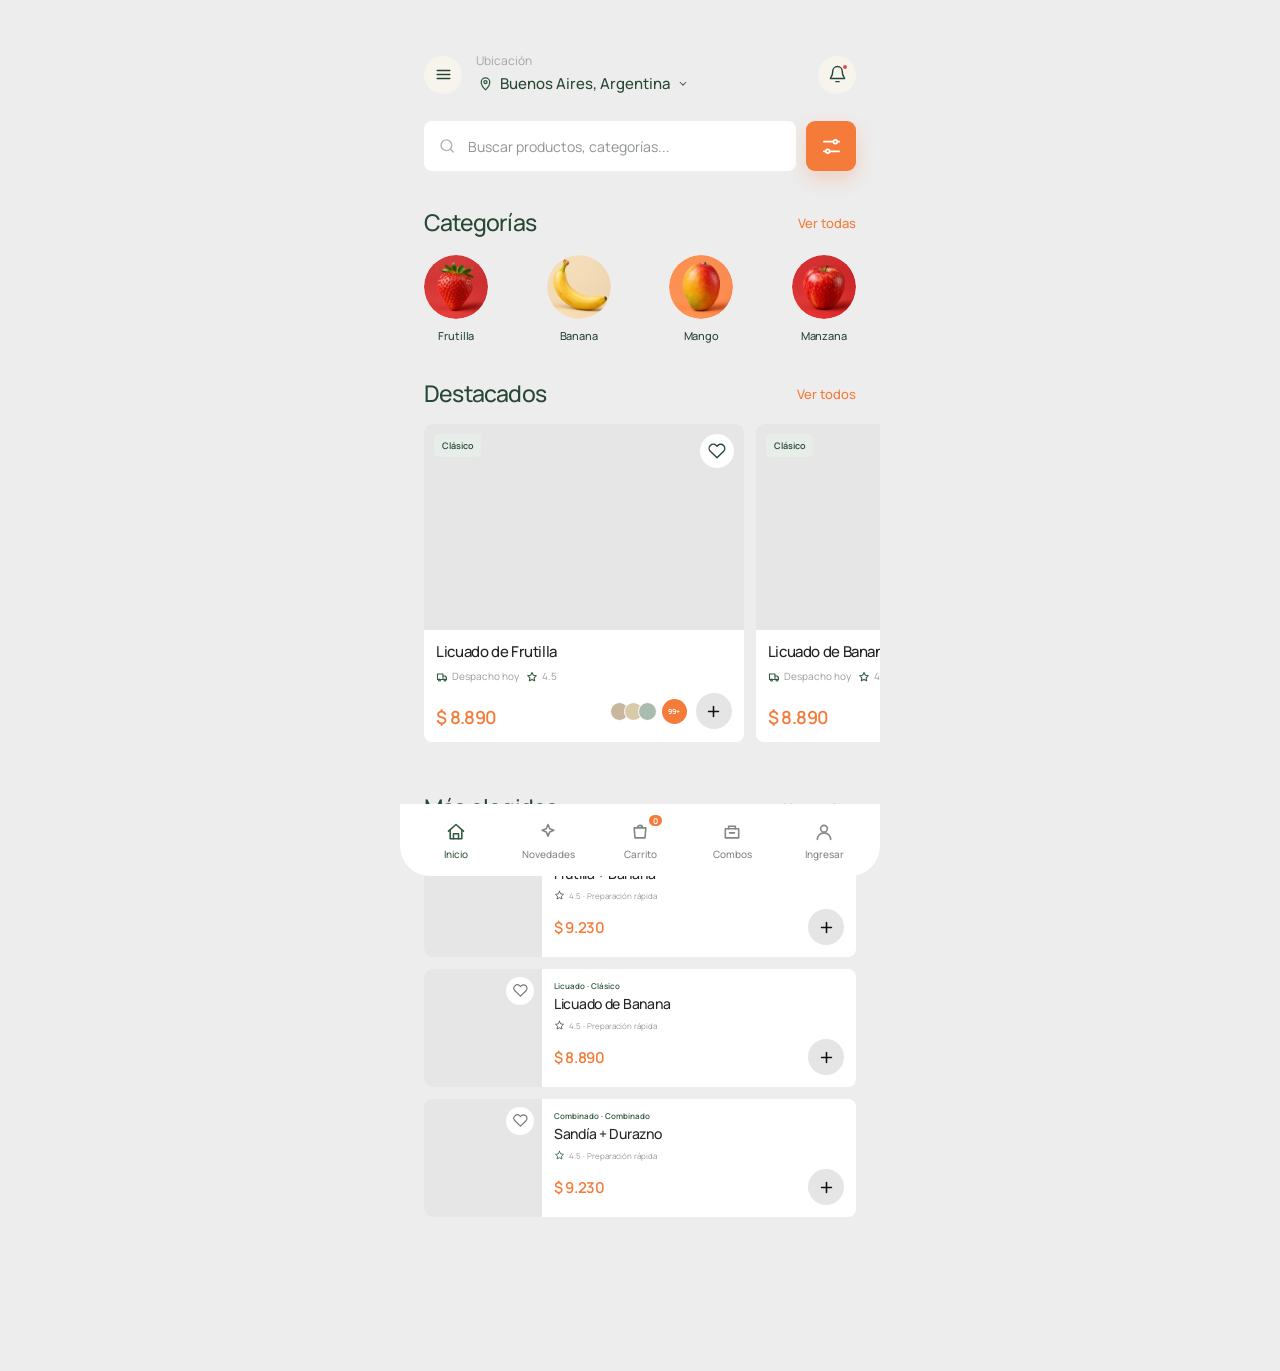
==== commit 3d7181e3: "chore: refresh category carousel styles" ====
--- a/index.html
+++ b/index.html
@@ -10,7 +10,7 @@
   <link rel="preconnect" href="https://fonts.gstatic.com" crossorigin />
   <link href="https://fonts.googleapis.com/css2?family=Manrope:wght@400;500;600&display=swap" rel="stylesheet" />
   <link rel="stylesheet" href="css/base.css?v=20260920-1238" />
-  <link rel="stylesheet" href="css/home.css?v=20260922-1647" />
+  <link rel="stylesheet" href="css/home.css?v=20260922-1715" />
 </head>
 <body class="home-page">
   <div class="app-shell">
@@ -199,6 +199,6 @@
   <script src="js/data/cart-store.js?v=20260920-1238"></script>
   <script src="js/home.js?v=20260922-1647"></script>
   <script src="js/support-session-widget.js?v=20260920-1238"></script>
-  <!-- build:v=20260922-1647 -->
+  <!-- build:v=20260922-1715 -->
 </body>
 </html>
--- a/css/home.css
+++ b/css/home.css
@@ -799,3 +799,55 @@
 .card-add-button:active {
   transform: scale(.95);
 }
+
+
+
+/* CATEGORIES FULL-WIDTH RAIL
+   The category carousel owns the entire phone width. The heading keeps the
+   normal page gutter, but the scrolling viewport itself has no lateral gutter. */
+.categories-section {
+  padding-left: 0;
+  padding-right: 0;
+}
+
+.categories-section > .section-heading {
+  padding-left: 24px;
+  padding-right: 24px;
+}
+
+.categories-track {
+  width: 100%;
+  margin: 0;
+  padding: 2px 0 4px;
+  grid-auto-columns: calc((100% - 30px) / 4);
+  gap: 10px;
+  overflow-x: auto;
+  scroll-padding-inline: 0;
+  scroll-snap-type: x mandatory;
+  overscroll-behavior-x: contain;
+  -webkit-overflow-scrolling: touch;
+}
+
+.category-card {
+  scroll-snap-align: start;
+  scroll-snap-stop: always;
+}
+
+@media (max-width: 360px) {
+  .categories-section {
+    padding-left: 0;
+    padding-right: 0;
+  }
+
+  .categories-section > .section-heading {
+    padding-left: 18px;
+    padding-right: 18px;
+  }
+
+  .categories-track {
+    grid-auto-columns: calc((100% - 24px) / 4);
+    gap: 8px;
+    padding-left: 0;
+    padding-right: 0;
+  }
+}
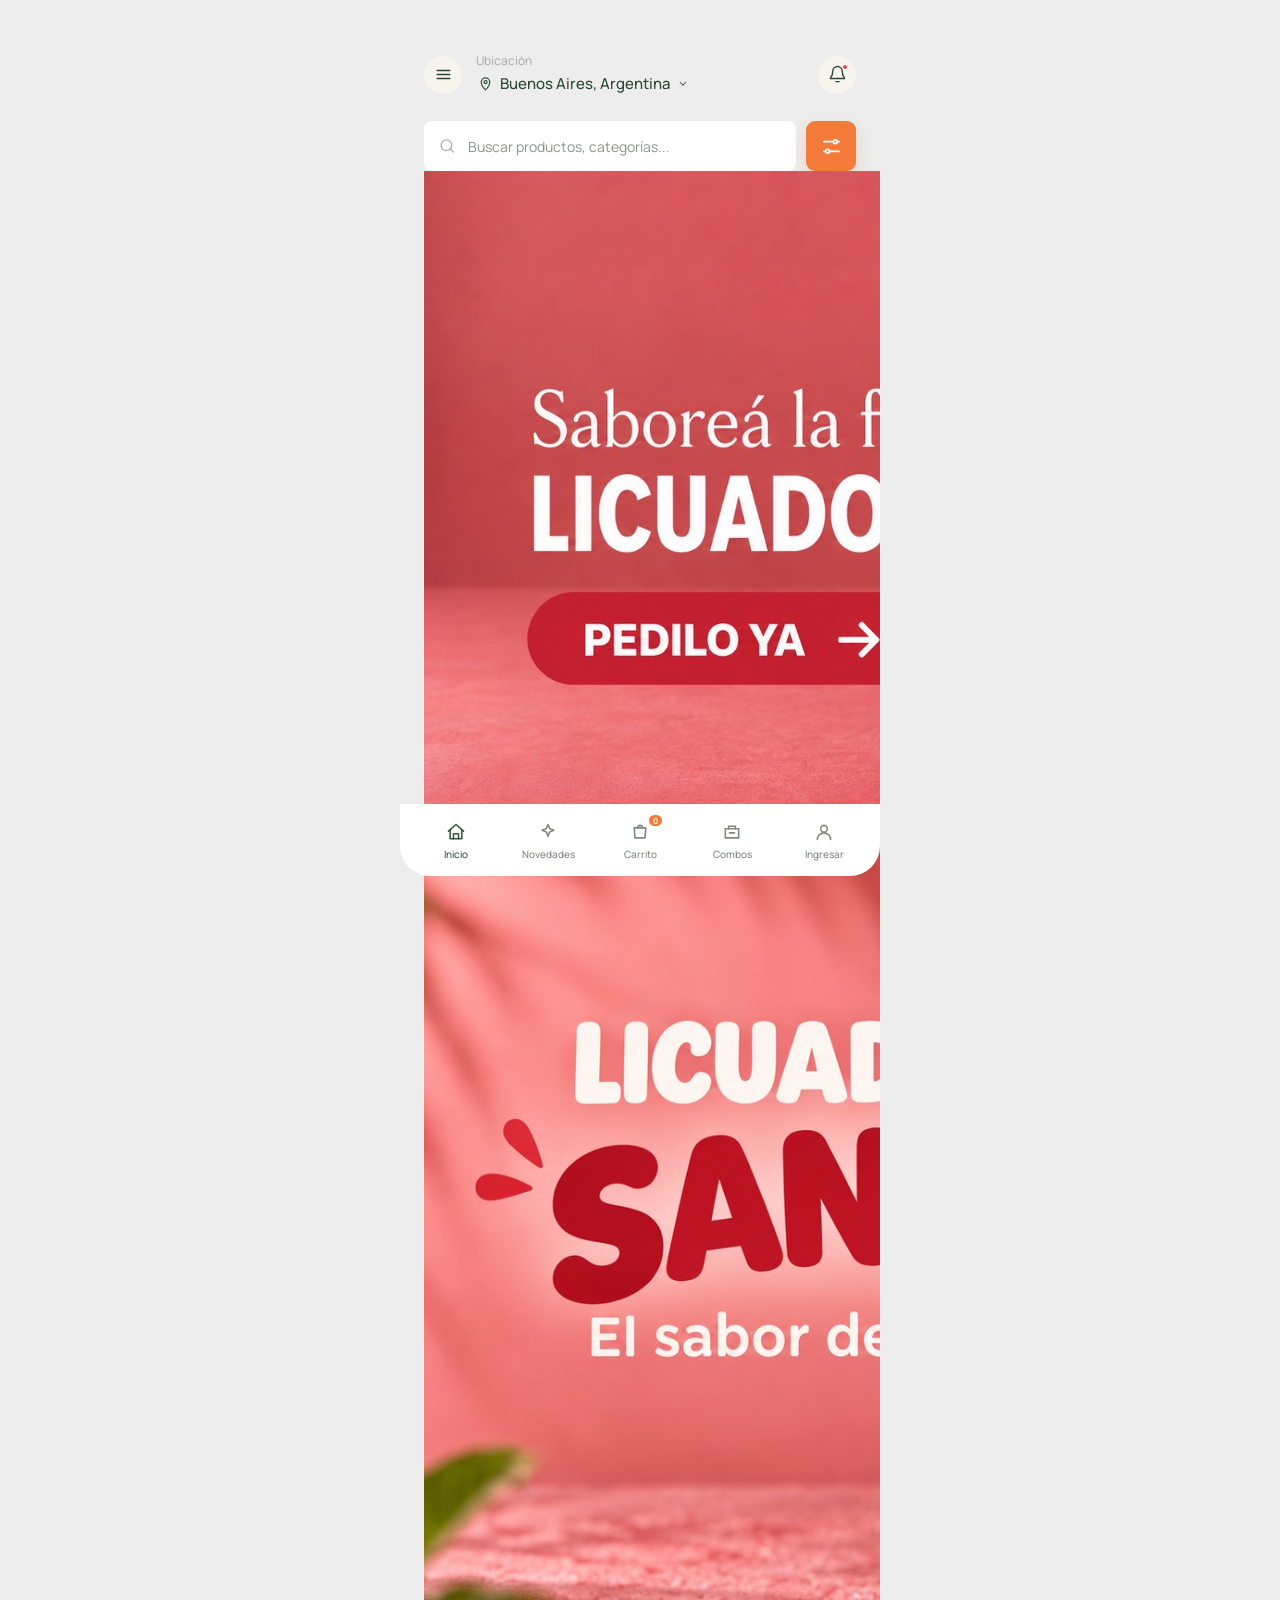
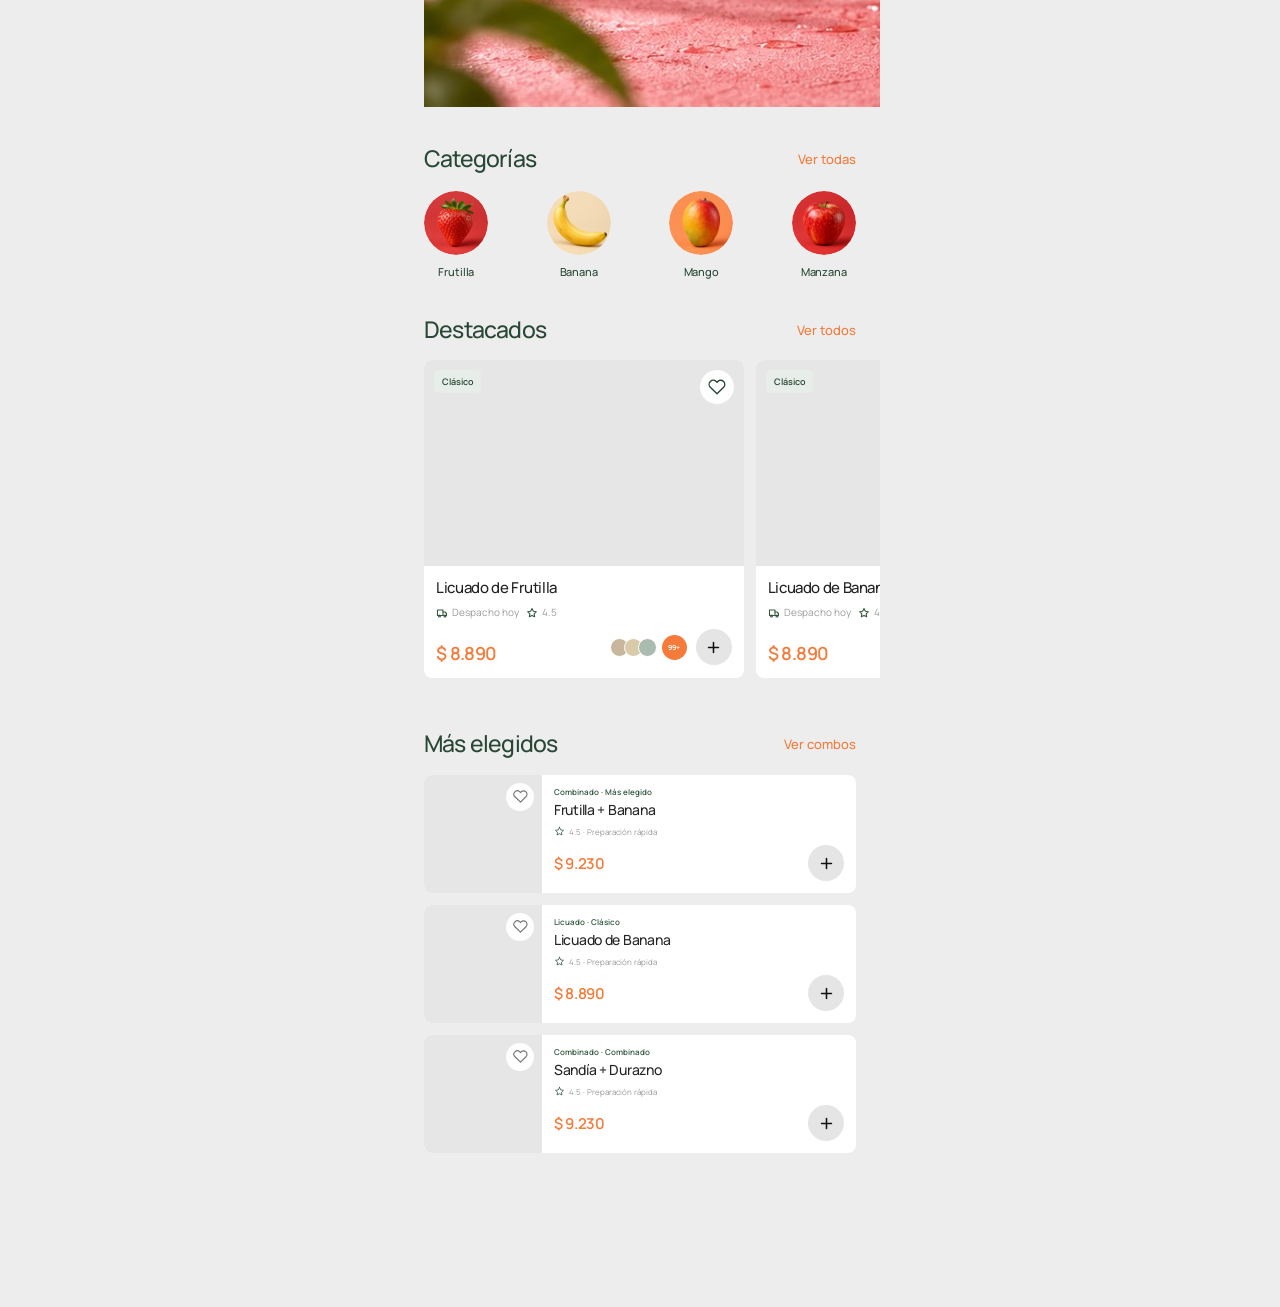
==== commit 96167797: "feat: add rotating home banner carousel" ====
--- a/index.html
+++ b/index.html
@@ -10,7 +10,7 @@
   <link rel="preconnect" href="https://fonts.gstatic.com" crossorigin />
   <link href="https://fonts.googleapis.com/css2?family=Manrope:wght@400;500;600&display=swap" rel="stylesheet" />
   <link rel="stylesheet" href="css/base.css?v=20260920-1238" />
-  <link rel="stylesheet" href="css/home.css?v=20260922-1715" />
+  <link rel="stylesheet" href="css/home.css?v=20260922-1730" />
 </head>
 <body class="home-page">
   <div class="app-shell">
@@ -91,6 +91,25 @@
           </svg>
         </button>
       </div>
+
+      <section class="home-banner-carousel" aria-label="Promociones">
+        <div id="homeBannerTrack" class="home-banner-track">
+          <article class="home-banner-slide">
+            <img
+              src="assets/images/banners/inicio/Banner%20Inicio%20-%20Frutilla.png"
+              alt="Licuado de frutilla"
+              draggable="false"
+            />
+          </article>
+          <article class="home-banner-slide">
+            <img
+              src="assets/images/banners/inicio/Banner%20Inicio%20-%20Sandia.png"
+              alt="Licuado de sandía"
+              draggable="false"
+            />
+          </article>
+        </div>
+      </section>
     </header>
 
     <main class="home-main">
@@ -197,8 +216,8 @@
 
   <script src="js/data/catalog.js?v=20260922-1647"></script>
   <script src="js/data/cart-store.js?v=20260920-1238"></script>
-  <script src="js/home.js?v=20260922-1647"></script>
+  <script src="js/home.js?v=20260922-1730"></script>
   <script src="js/support-session-widget.js?v=20260920-1238"></script>
-  <!-- build:v=20260922-1715 -->
+  <!-- build:v=20260922-1730 -->
 </body>
 </html>
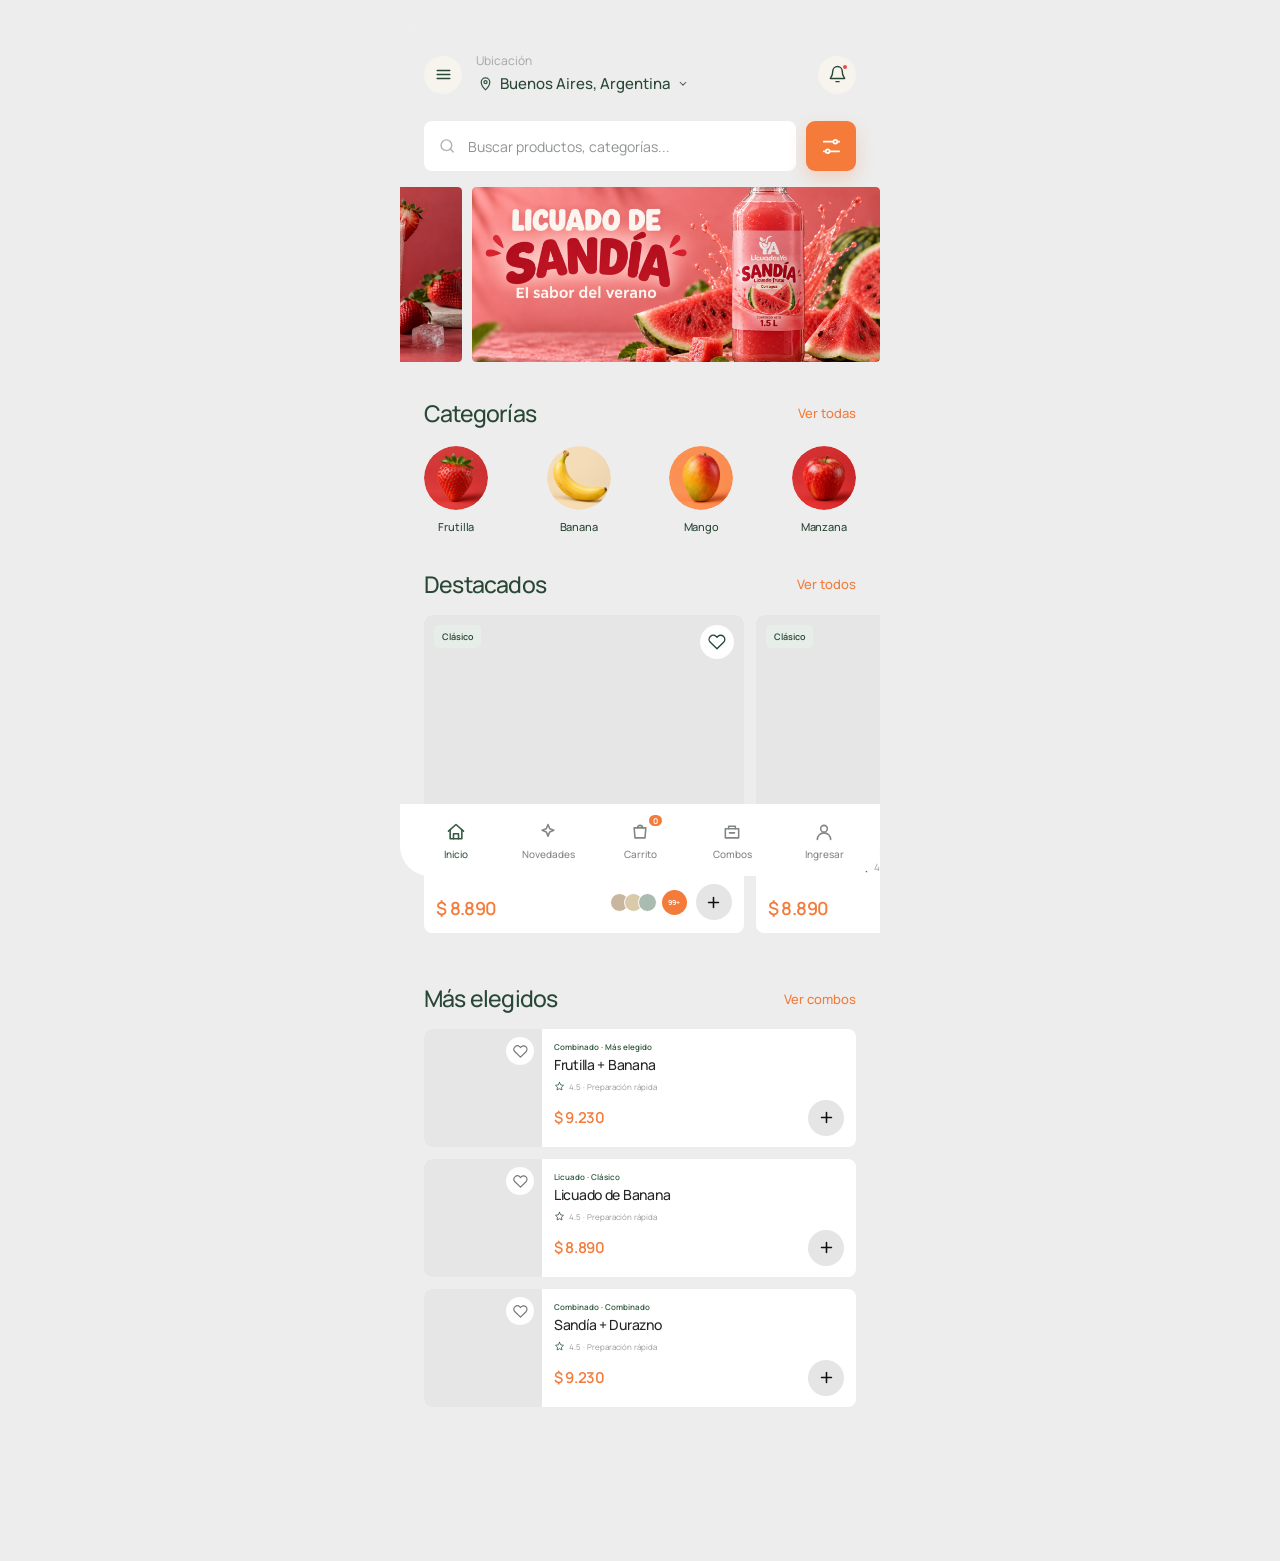
==== commit a9e9b052: "chore: refresh full-bleed banner styles" ====
--- a/index.html
+++ b/index.html
@@ -10,7 +10,7 @@
   <link rel="preconnect" href="https://fonts.gstatic.com" crossorigin />
   <link href="https://fonts.googleapis.com/css2?family=Manrope:wght@400;500;600&display=swap" rel="stylesheet" />
   <link rel="stylesheet" href="css/base.css?v=20260920-1238" />
-  <link rel="stylesheet" href="css/home.css?v=20260922-1730" />
+  <link rel="stylesheet" href="css/home.css?v=20260922-1744" />
 </head>
 <body class="home-page">
   <div class="app-shell">
@@ -218,6 +218,6 @@
   <script src="js/data/cart-store.js?v=20260920-1238"></script>
   <script src="js/home.js?v=20260922-1730"></script>
   <script src="js/support-session-widget.js?v=20260920-1238"></script>
-  <!-- build:v=20260922-1730 -->
+  <!-- build:v=20260922-1744 -->
 </body>
 </html>
--- a/css/home.css
+++ b/css/home.css
@@ -851,3 +851,71 @@
     padding-right: 0;
   }
 }
+
+
+/* HOME BANNER CAROUSEL */
+.home-banner-carousel {
+  width: auto;
+  margin-top: 16px;
+  margin-left: -24px;
+  margin-right: -24px;
+  overflow: visible;
+}
+
+.home-banner-track {
+  display: flex;
+  gap: 10px;
+  width: 100%;
+  overflow-x: auto;
+  overflow-y: hidden;
+  padding-left: 24px;
+  padding-right: 0;
+  scroll-padding-left: 24px;
+  scroll-snap-type: x mandatory;
+  scrollbar-width: none;
+  overscroll-behavior-x: contain;
+  -webkit-overflow-scrolling: touch;
+}
+
+.home-banner-track::-webkit-scrollbar {
+  display: none;
+}
+
+.home-banner-slide {
+  flex: 0 0 calc(100% - 48px);
+  min-width: 0;
+  overflow: hidden;
+  border-radius: 4px;
+  background: transparent;
+  box-shadow: none;
+  scroll-snap-align: start;
+  scroll-snap-stop: always;
+}
+
+.home-banner-slide img {
+  display: block;
+  width: 100%;
+  aspect-ratio: 1536 / 658;
+  object-fit: cover;
+  object-position: center;
+  border-radius: inherit;
+  box-shadow: none;
+  user-select: none;
+  -webkit-user-drag: none;
+}
+
+@media (max-width: 360px) {
+  .home-banner-carousel {
+    margin-left: -18px;
+    margin-right: -18px;
+  }
+
+  .home-banner-track {
+    padding-left: 18px;
+    scroll-padding-left: 18px;
+  }
+
+  .home-banner-slide {
+    flex-basis: calc(100% - 36px);
+  }
+}
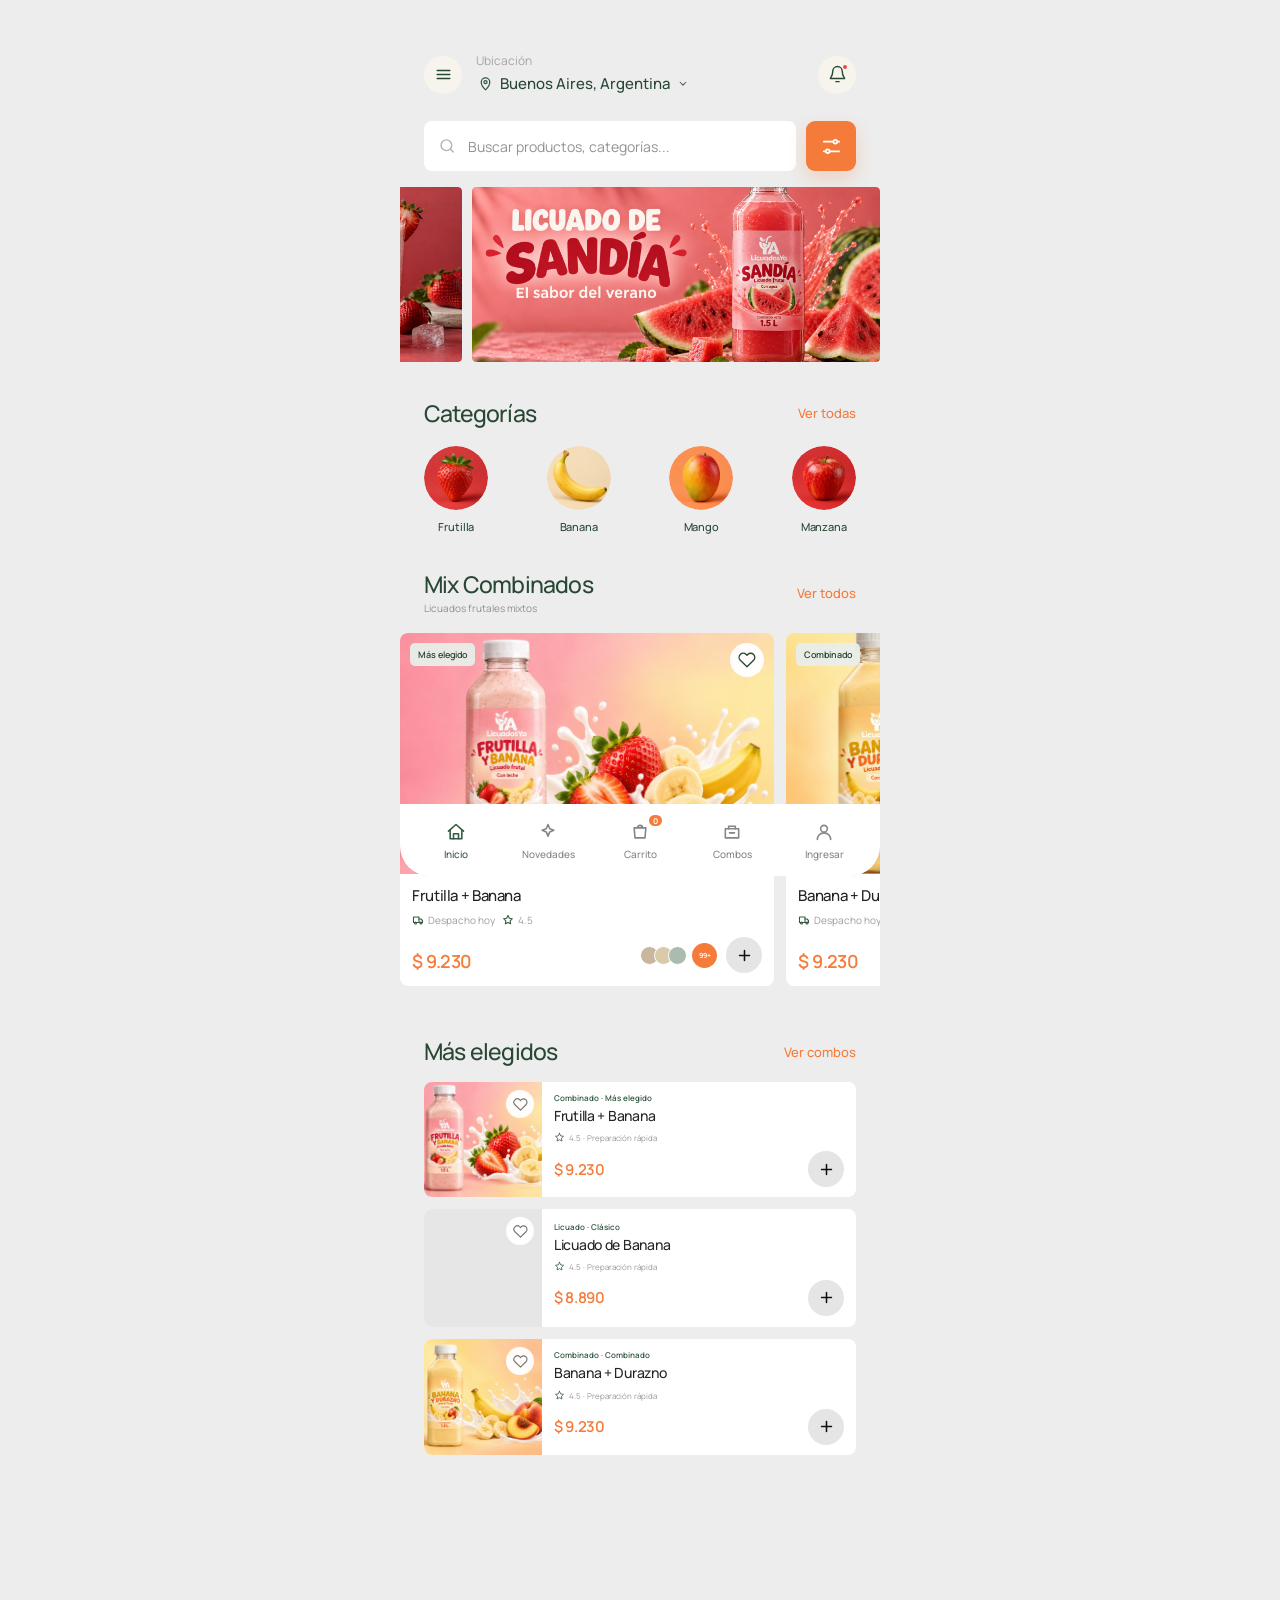
==== commit eadd45a4: "feat: rename featured section to mix combos" ====
--- a/index.html
+++ b/index.html
@@ -10,7 +10,7 @@
   <link rel="preconnect" href="https://fonts.gstatic.com" crossorigin />
   <link href="https://fonts.googleapis.com/css2?family=Manrope:wght@400;500;600&display=swap" rel="stylesheet" />
   <link rel="stylesheet" href="css/base.css?v=20260920-1238" />
-  <link rel="stylesheet" href="css/home.css?v=20260922-1744" />
+  <link rel="stylesheet" href="css/home.css?v=20260922-1802" />
 </head>
 <body class="home-page">
   <div class="app-shell">
@@ -121,9 +121,12 @@
         <div id="categoriesTrack" class="categories-track" aria-label="Categorías"></div>
       </section>
 
-      <section class="products-section" aria-labelledby="featuredTitle">
+      <section class="products-section mix-section" aria-labelledby="featuredTitle">
         <div class="section-heading">
-          <h2 id="featuredTitle">Destacados</h2>
+          <div class="section-heading__copy">
+            <h2 id="featuredTitle">Mix Combinados</h2>
+            <p>Licuados frutales mixtos</p>
+          </div>
           <button class="see-all-button" type="button" data-reset-view>Ver todos</button>
         </div>
         <div id="productsGrid" class="product-rail"></div>
@@ -214,10 +217,10 @@
 
   <div id="toast" class="toast" role="status" aria-live="polite"></div>
 
-  <script src="js/data/catalog.js?v=20260922-1647"></script>
+  <script src="js/data/catalog.js?v=20260922-1802"></script>
   <script src="js/data/cart-store.js?v=20260920-1238"></script>
-  <script src="js/home.js?v=20260922-1730"></script>
+  <script src="js/home.js?v=20260922-1802"></script>
   <script src="js/support-session-widget.js?v=20260920-1238"></script>
-  <!-- build:v=20260922-1744 -->
+  <!-- build:v=20260922-1802 -->
 </body>
 </html>
--- a/css/home.css
+++ b/css/home.css
@@ -919,3 +919,59 @@
     flex-basis: calc(100% - 36px);
   }
 }
+
+
+/* MIX COMBINADOS — full-width horizontal rail */
+.mix-section {
+  padding-left: 0;
+  padding-right: 0;
+}
+
+.mix-section > .section-heading {
+  padding-left: 24px;
+  padding-right: 24px;
+}
+
+.section-heading__copy {
+  min-width: 0;
+}
+
+.section-heading__copy p {
+  margin: 4px 0 0;
+  color: #8f8f8f;
+  font-size: 10px;
+  font-weight: 400;
+  line-height: 1.35;
+}
+
+.mix-section .product-rail {
+  width: 100%;
+  margin-right: 0;
+  padding: 0 0 10px;
+  gap: 12px;
+  overflow-x: auto;
+  scroll-padding-inline: 0;
+}
+
+.mix-section .product-card {
+  flex: 0 0 78%;
+  scroll-snap-align: start;
+  scroll-snap-stop: always;
+}
+
+@media (max-width: 360px) {
+  .mix-section {
+    padding-left: 0;
+    padding-right: 0;
+  }
+
+  .mix-section > .section-heading {
+    padding-left: 18px;
+    padding-right: 18px;
+  }
+
+  .mix-section .product-rail {
+    padding-left: 0;
+    padding-right: 0;
+  }
+}
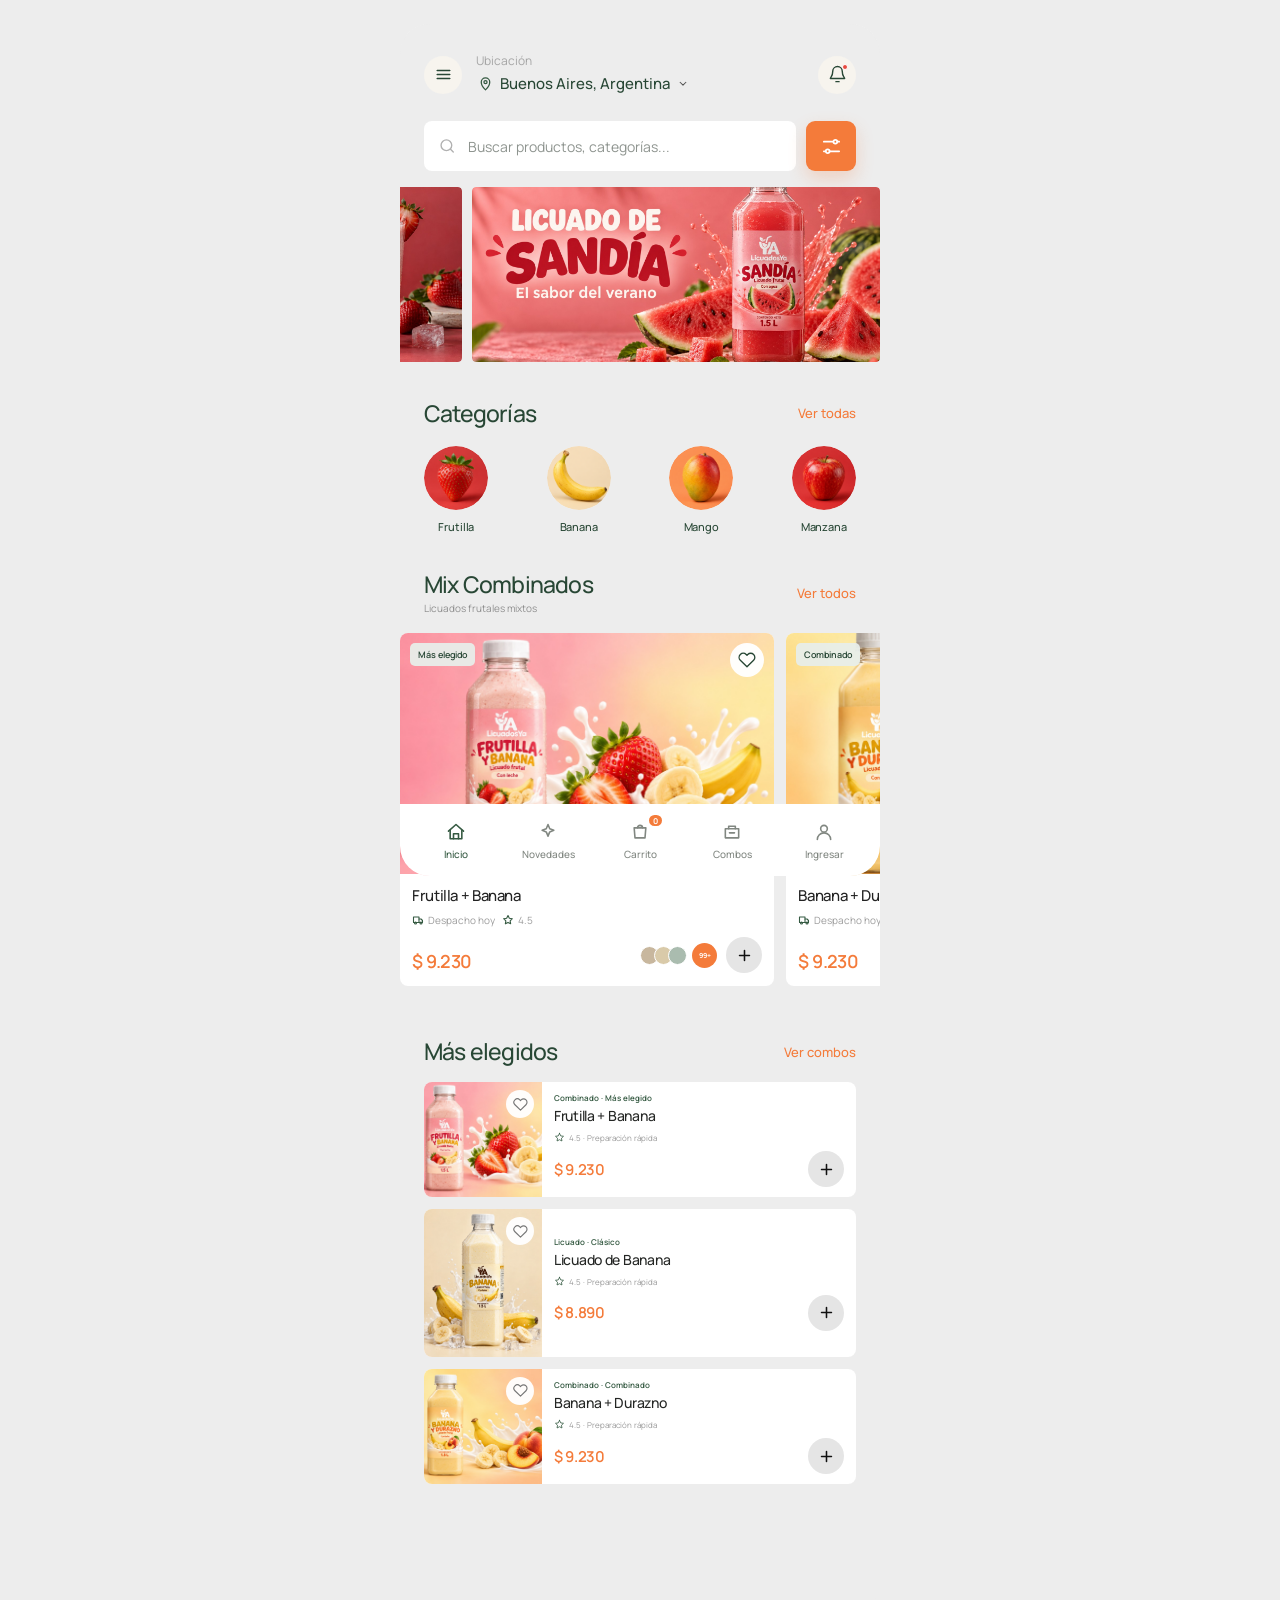
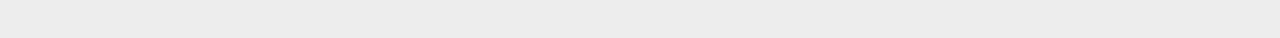
==== commit 9f741189: "chore: refresh fruit product assets" ====
--- a/index.html
+++ b/index.html
@@ -217,10 +217,10 @@
 
   <div id="toast" class="toast" role="status" aria-live="polite"></div>
 
-  <script src="js/data/catalog.js?v=20260922-1802"></script>
+  <script src="js/data/catalog.js?v=20260922-1812"></script>
   <script src="js/data/cart-store.js?v=20260920-1238"></script>
-  <script src="js/home.js?v=20260922-1802"></script>
+  <script src="js/home.js?v=20260922-1812"></script>
   <script src="js/support-session-widget.js?v=20260920-1238"></script>
-  <!-- build:v=20260922-1802 -->
+  <!-- build:v=20260922-1812 -->
 </body>
 </html>
